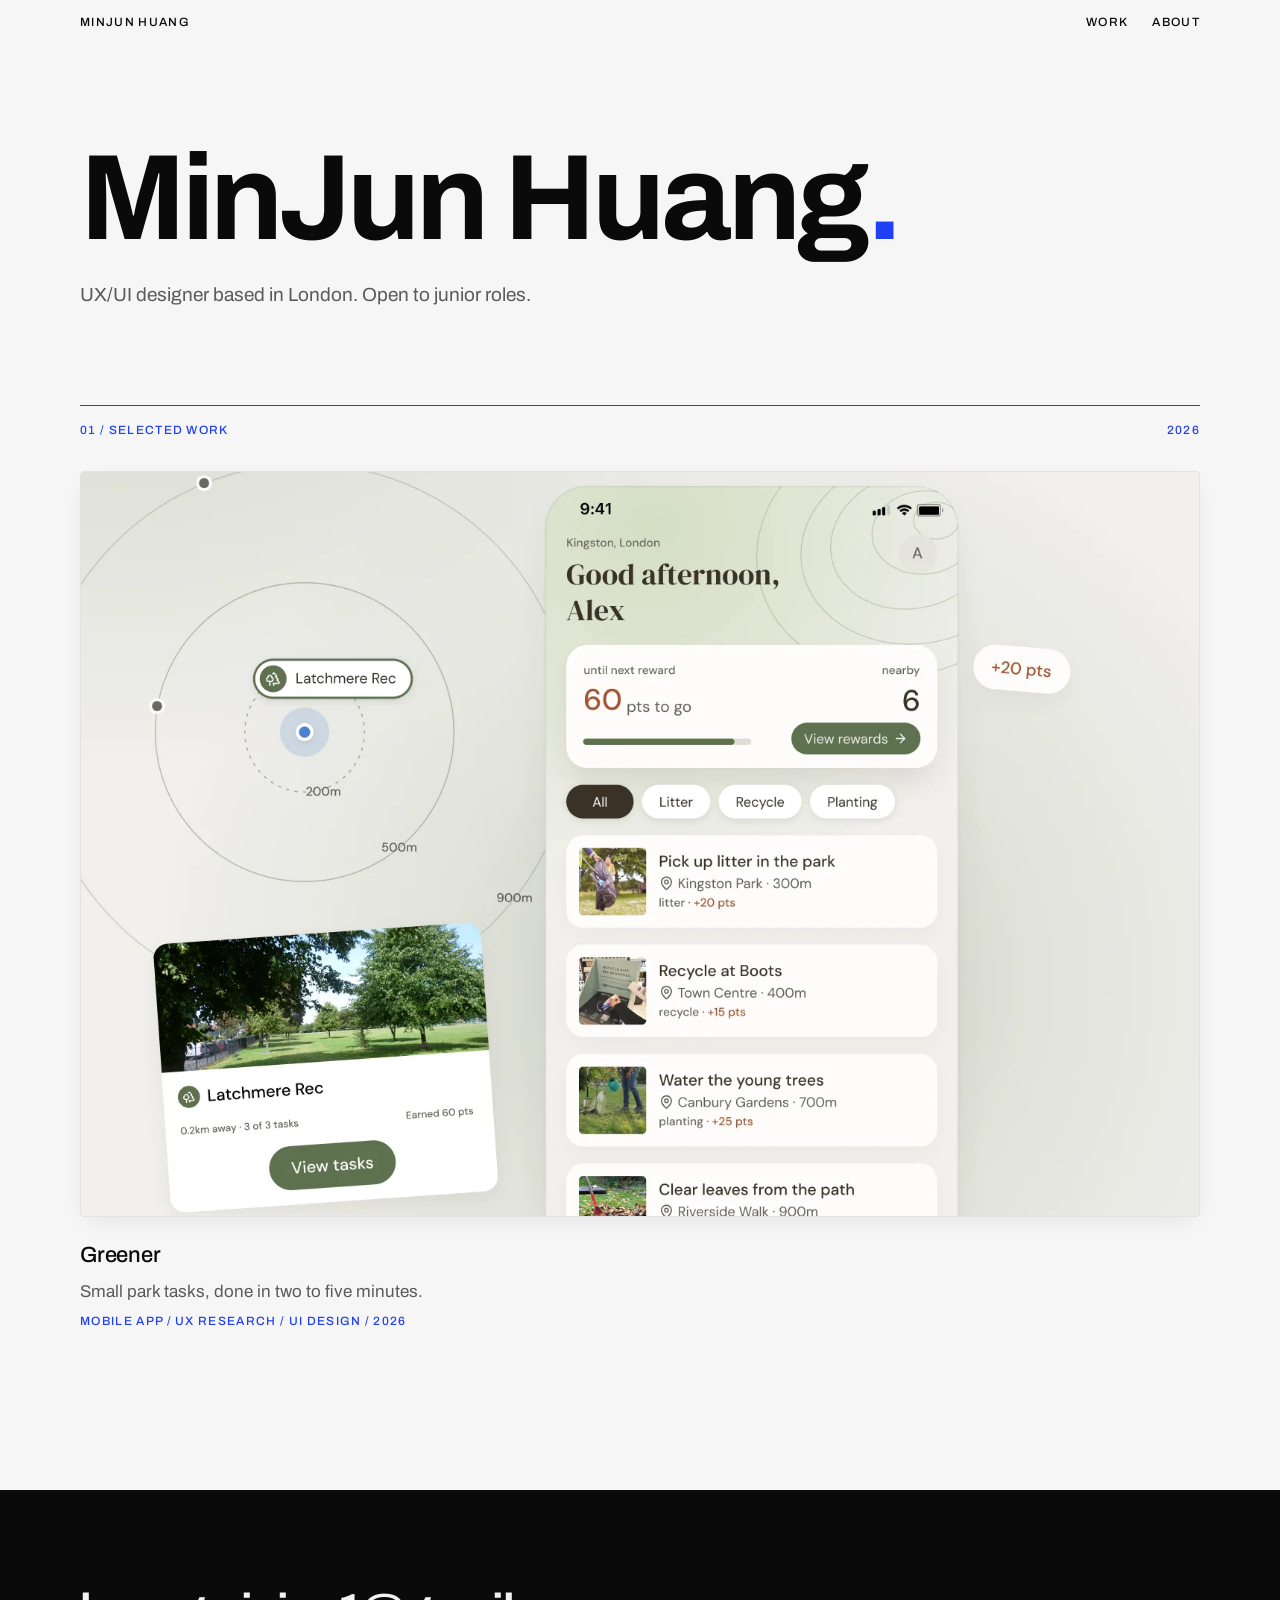
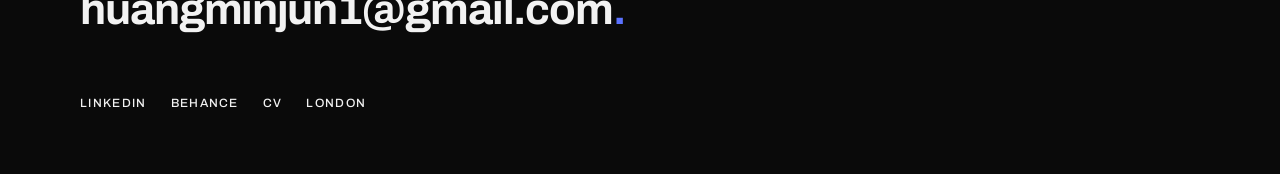
==== index.html @ ae0b6c88 "First version of portfolio site" ====
<!doctype html>
<html lang="en">
<head>
  <meta charset="utf-8">
  <meta name="viewport" content="width=device-width, initial-scale=1">
  <title>MinJun Huang — UX/UI designer</title>
  <meta name="description" content="UX/UI designer based in London. Open to junior roles.">
  <link rel="preconnect" href="https://fonts.googleapis.com">
  <link rel="preconnect" href="https://fonts.gstatic.com" crossorigin>
  <link rel="stylesheet" href="https://fonts.googleapis.com/css2?family=Archivo:wght@400;500;700&display=swap">
  <link rel="stylesheet" href="css/style.css">
  <script src="data/projects.js" defer></script>
  <script src="js/main.js" defer></script>
</head>
<body>
  <header class="nav nav--entrance">
    <nav class="wrap nav__inner" aria-label="Main">
      <a class="label nav__link" style="--n:0" href="index.html">MinJun Huang</a>
      <div class="nav__links">
        <a class="label nav__link nav__link--secondary" style="--n:1" href="index.html#work">Work</a>
        <a class="label nav__link nav__link--secondary" style="--n:2" href="about.html">About</a>
      </div>
    </nav>
  </header>

  <main>
    <section class="wrap hero-block">
      <h1 class="hero" aria-label="MinJun Huang."><span aria-hidden="true"><span class="hero__word"><span class="hero__char" style="--i:0">M</span><span class="hero__char" style="--i:1">i</span><span class="hero__char" style="--i:2">n</span><span class="hero__char" style="--i:3">J</span><span class="hero__char" style="--i:4">u</span><span class="hero__char" style="--i:5">n</span></span> <span class="hero__word"><span class="hero__char" style="--i:6">H</span><span class="hero__char" style="--i:7">u</span><span class="hero__char" style="--i:8">a</span><span class="hero__char" style="--i:9">n</span><span class="hero__char" style="--i:10">g</span><span class="hero__char stop" style="--i:10">.</span></span></span></h1>
      <p class="lead">UX/UI designer based in London. Open to junior&nbsp;roles.</p>
    </section>

    <section class="wrap section" id="work">
      <div class="section-rule" data-reveal>
        <span class="label">01 / Selected work</span>
        <span class="label" data-work-year></span>
      </div>
      <div class="project-list" data-project-list>
        <noscript>
          <p class="body">The project list needs JavaScript. For my work and CV, email huangminjun1@gmail.com.</p>
        </noscript>
      </div>
    </section>
  </main>

  <footer class="footer">
    <div class="wrap">
      <p class="h2 footer__email"><a href="mailto:huangminjun1@gmail.com">huangminjun1<wbr>@gmail.com</a><span class="stop">.</span></p>
      <div class="footer__links">
        <a class="label footer__link" href="https://www.linkedin.com/in/minjun-huang1" target="_blank" rel="noopener">LinkedIn</a>
        <a class="label footer__link" href="https://www.behance.net/minjunhuang1" target="_blank" rel="noopener">Behance</a>
        <a class="label footer__link" href="assets/cv.pdf" target="_blank" rel="noopener">CV</a>
        <span class="label footer__link">London</span>
      </div>
    </div>
  </footer>
</body>
</html>
---- css/style.css ----
:root {
  --bg: #F6F6F6;
  --surface: #FFFFFF;
  --ink: #0A0A0A;
  --ink-2: #5A5A5A;
  --ink-3: #8E8E8E;
  --line: #E2E2E2;
  --accent: #2140F5;
  --accent-dark: #5B72FF;
  --footer-bg: #0A0A0A;
  --footer-ink: #F2F2F2;

  --space-8: 8px;
  --space-16: 16px;
  --space-24: 24px;
  --space-32: 32px;
  --space-48: 48px;
  --space-64: 64px;
  --space-96: 96px;
  --space-160: 160px;

  --ease-enter: cubic-bezier(0.22, 0.61, 0.36, 1);

  --gutter: var(--space-24);
  --section: var(--space-96);
  --column: 1400px;
}

*,
*::before,
*::after {
  box-sizing: border-box;
}

html {
  -webkit-text-size-adjust: 100%;
  text-size-adjust: 100%;
}

body {
  display: flex;
  flex-direction: column;
  min-height: 100vh;
  margin: 0;
  background: var(--bg);
  color: var(--ink-2);
  font-family: "Archivo", sans-serif;
  font-size: 17px;
  font-weight: 400;
  line-height: 1.6;
  font-synthesis: none;
}

h1,
h2,
h3,
p {
  margin: 0;
}

img {
  display: block;
  max-width: 100%;
}

a {
  color: inherit;
  text-decoration: none;
}

:focus-visible {
  outline: 2px solid var(--ink);
  outline-offset: 2px;
}

@media (hover: hover) {
  a:hover {
    text-decoration: underline;
    text-decoration-color: var(--accent);
    text-decoration-thickness: 1px;
    text-underline-offset: 4px;
  }
}

/* Layout */

.wrap {
  width: 100%;
  max-width: calc(var(--column) + 2 * var(--gutter));
  margin-inline: auto;
  padding-inline: var(--gutter);
}

main {
  flex: 1;
}

.section {
  margin-top: var(--section);
}

/* The hero and the first section are one thought: who this is, then the work.
   A full section gap between them reads as a void on the first screen. */
.hero-block + .section {
  margin-top: var(--space-96);
}

/* Type */

.hero {
  color: var(--ink);
  font-size: 48px;
  font-weight: 700;
  line-height: 0.95;
  letter-spacing: -0.035em;
}

.h2 {
  color: var(--ink);
  font-size: clamp(28px, 3.4vw, 44px);
  font-weight: 700;
  line-height: 1.1;
  letter-spacing: -0.025em;
}

.lead {
  max-width: 58ch;
  color: var(--ink-2);
  font-size: 19px;
  line-height: 1.5;
  text-wrap: balance;
}

.h3 {
  color: var(--ink);
  font-size: 22px;
  font-weight: 500;
  line-height: 1.3;
  letter-spacing: -0.01em;
}

.body {
  max-width: 58ch;
}

.label {
  font-size: 12px;
  font-weight: 500;
  line-height: 1.4;
  letter-spacing: 0.11em;
  text-transform: uppercase;
}

.stop {
  color: var(--accent);
}

/* Navigation */

.nav {
  position: sticky;
  top: 0;
  z-index: 10;
  border-bottom: 1px solid transparent;
}

.nav.is-scrolled {
  border-bottom-color: var(--line);
}

.nav__inner {
  display: flex;
  align-items: center;
  justify-content: space-between;
  gap: var(--space-24);
}

.nav__links {
  display: flex;
  gap: var(--space-24);
}

.nav__link {
  display: inline-flex;
  align-items: center;
  min-height: 44px;
  color: var(--ink);
}

.nav__link--secondary {
  display: none;
}

.nav__link--cv {
  color: var(--accent);
}

/* Hero */

.hero-block {
  padding-top: var(--space-64);
}

.hero-block .lead {
  margin-top: var(--space-24);
}

/* Section rule */

.section-rule {
  display: flex;
  justify-content: space-between;
  gap: var(--space-24);
  padding-top: var(--space-16);
  border-top: 1px solid var(--accent);
  color: var(--accent);
}

/* Project rows */

.project-list {
  display: flex;
  flex-direction: column;
  gap: var(--space-64);
  margin-top: var(--space-32);
}

.project-row {
  display: block;
}

.project-row:hover {
  text-decoration: none;
}

.project-row__media {
  aspect-ratio: 3 / 2;
  overflow: hidden;
  border: 1px solid var(--line);
  border-radius: 4px;
  background: var(--surface);
  box-shadow: 0 8px 24px -8px rgba(10, 10, 10, 0.10);
}

.project-row__media img {
  width: 100%;
  height: 100%;
  object-fit: cover;
  transition: transform 400ms ease-out;
}

@media (hover: hover) {
  .project-row:hover .project-row__media img {
    transform: scale(1.02);
  }
}

.project-row__title {
  margin-top: var(--space-24);
}

.project-row__summary {
  margin-top: var(--space-8);
}

.project-row__meta {
  margin-top: var(--space-8);
  color: var(--accent);
}

/* Case study and About */

.page-head {
  padding-top: var(--space-32);
}

.back-link {
  display: inline-flex;
  align-items: center;
  min-height: 44px;
  color: var(--ink);
}

.page-head .h2 {
  margin-top: var(--space-16);
}

.case-meta {
  margin-top: var(--space-16);
  color: var(--ink-3);
}

.case-blocks {
  display: flex;
  flex-direction: column;
  gap: var(--space-32);
  margin-top: var(--space-64);
}

/* On About the rules are direct children of the page, with no flex gap above
   them, so the border would land on the last line of the previous paragraph. */
.page-head > .section-rule {
  margin-top: var(--section);
}

.page-head > .section-rule + .page-copy {
  margin-top: var(--space-32);
}

.case-blocks .section-rule:not(:first-child) {
  margin-top: calc(var(--section) - var(--space-32));
}

/* A section heading carries the point of the section; the label above it
   carries only the number. A caption sits tight under the image it describes. */
.case-heading {
  margin-top: calc(var(--space-16) * -1);
  max-width: 24ch;
}

.case-caption {
  margin-top: calc(var(--space-24) * -1);
  color: var(--ink-3);
}

.case-image {
  width: 100%;
  border: 1px solid var(--line);
  border-radius: 4px;
  background: var(--surface);
}

.page-copy {
  display: flex;
  flex-direction: column;
  gap: var(--space-32);
  margin-top: var(--space-64);
}

/* Footer */

.footer {
  margin-top: var(--section);
  padding-block: var(--space-96) var(--space-48);
  background: var(--footer-bg);
  color: var(--footer-ink);
}

.footer .stop {
  color: var(--accent-dark);
}

.footer :focus-visible {
  outline-color: var(--footer-ink);
}

.footer__email {
  color: var(--footer-ink);
  overflow-wrap: anywhere;
}

.footer__links {
  display: flex;
  flex-wrap: wrap;
  gap: 0 var(--space-24);
  margin-top: var(--space-48);
}

.footer__link {
  display: inline-flex;
  align-items: center;
  min-height: 44px;
}

@media (hover: hover) {
  .footer a:hover {
    text-decoration-color: var(--accent-dark);
  }
}

/* Motion */

/* Home entrance: nav, then the name letter by letter, then the lead line */

@keyframes fade-up {
  from {
    opacity: 0;
    transform: translateY(16px);
  }
}

@keyframes nav-in {
  from {
    opacity: 0;
    transform: translateY(8px);
  }
}

@keyframes rise {
  from {
    transform: translateY(100%);
  }
}

.nav--entrance .nav__link {
  animation: nav-in 380ms var(--ease-enter) both;
  animation-delay: calc(var(--n) * 70ms);
}

/* The word clips its letters; the padding keeps the descender of "g" inside the mask */
.hero__word {
  display: inline-block;
  overflow: hidden;
  vertical-align: top;
  margin-block: -0.06em -0.14em;
}

.hero__char {
  display: inline-block;
  padding-block: 0.06em 0.14em;
  animation: rise 720ms var(--ease-enter) both;
  animation-delay: calc(140ms + min(var(--i) * 18ms, 460ms));
}

.hero-block .lead {
  animation: fade-up 720ms var(--ease-enter) 780ms both;
}

.reveal {
  opacity: 0;
  transform: translateY(16px);
  transition: opacity 500ms ease-out, transform 500ms ease-out;
}

.reveal.is-visible {
  opacity: 1;
  transform: none;
}

@media (prefers-reduced-motion: reduce) {
  .nav--entrance .nav__link,
  .hero__char,
  .hero-block .lead {
    animation: none;
  }

  .reveal {
    opacity: 1;
    transform: none;
    transition: none;
  }

  .project-row__media img {
    transition: none;
  }

  .project-row:hover .project-row__media img {
    transform: none;
  }
}

/* Breakpoints */

@media (min-width: 640px) {
  :root {
    --gutter: var(--space-48);
  }

  .hero {
    font-size: clamp(48px, 9.5vw, 156px);
  }

  .nav__link--secondary {
    display: inline-flex;
  }

  .hero-block {
    padding-top: var(--space-96);
  }
}

@media (min-width: 1024px) {
  :root {
    --gutter: 80px;
    --section: var(--space-160);
  }

  .project-list {
    gap: var(--space-96);
  }
}
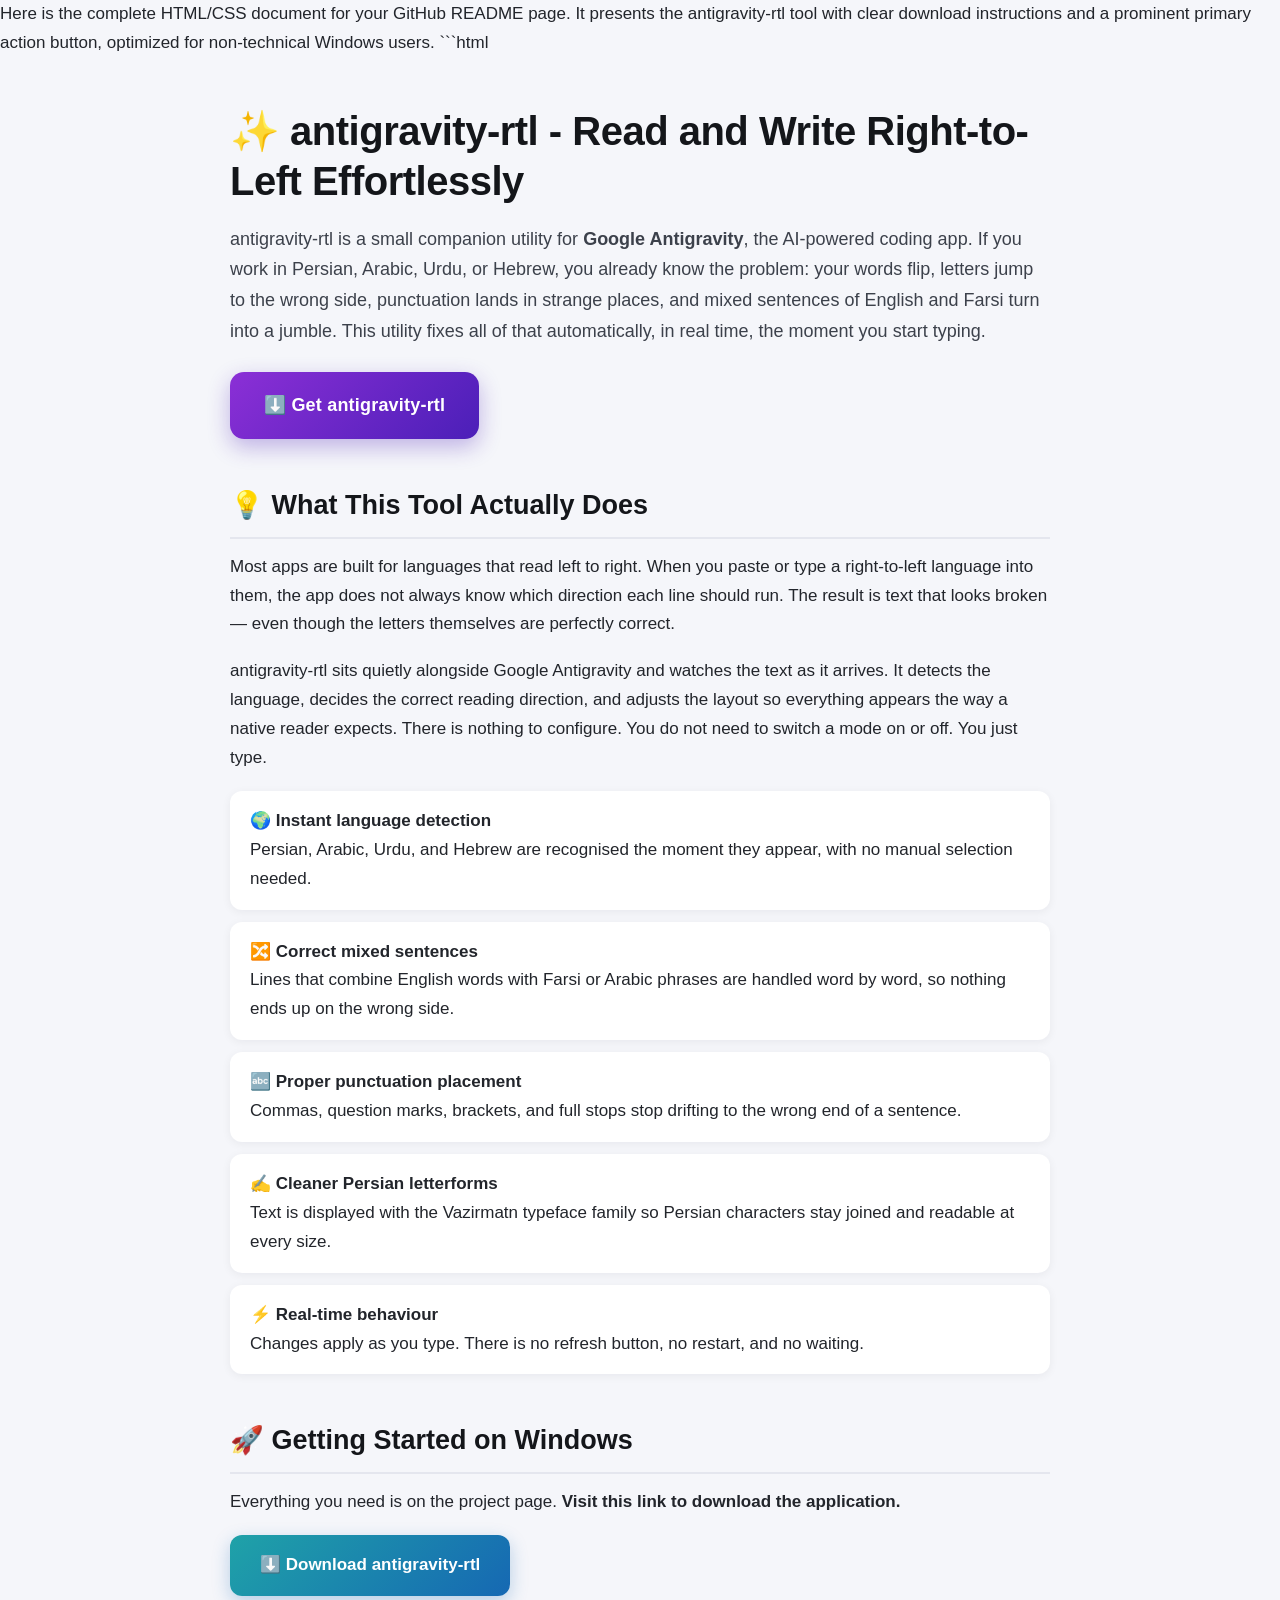
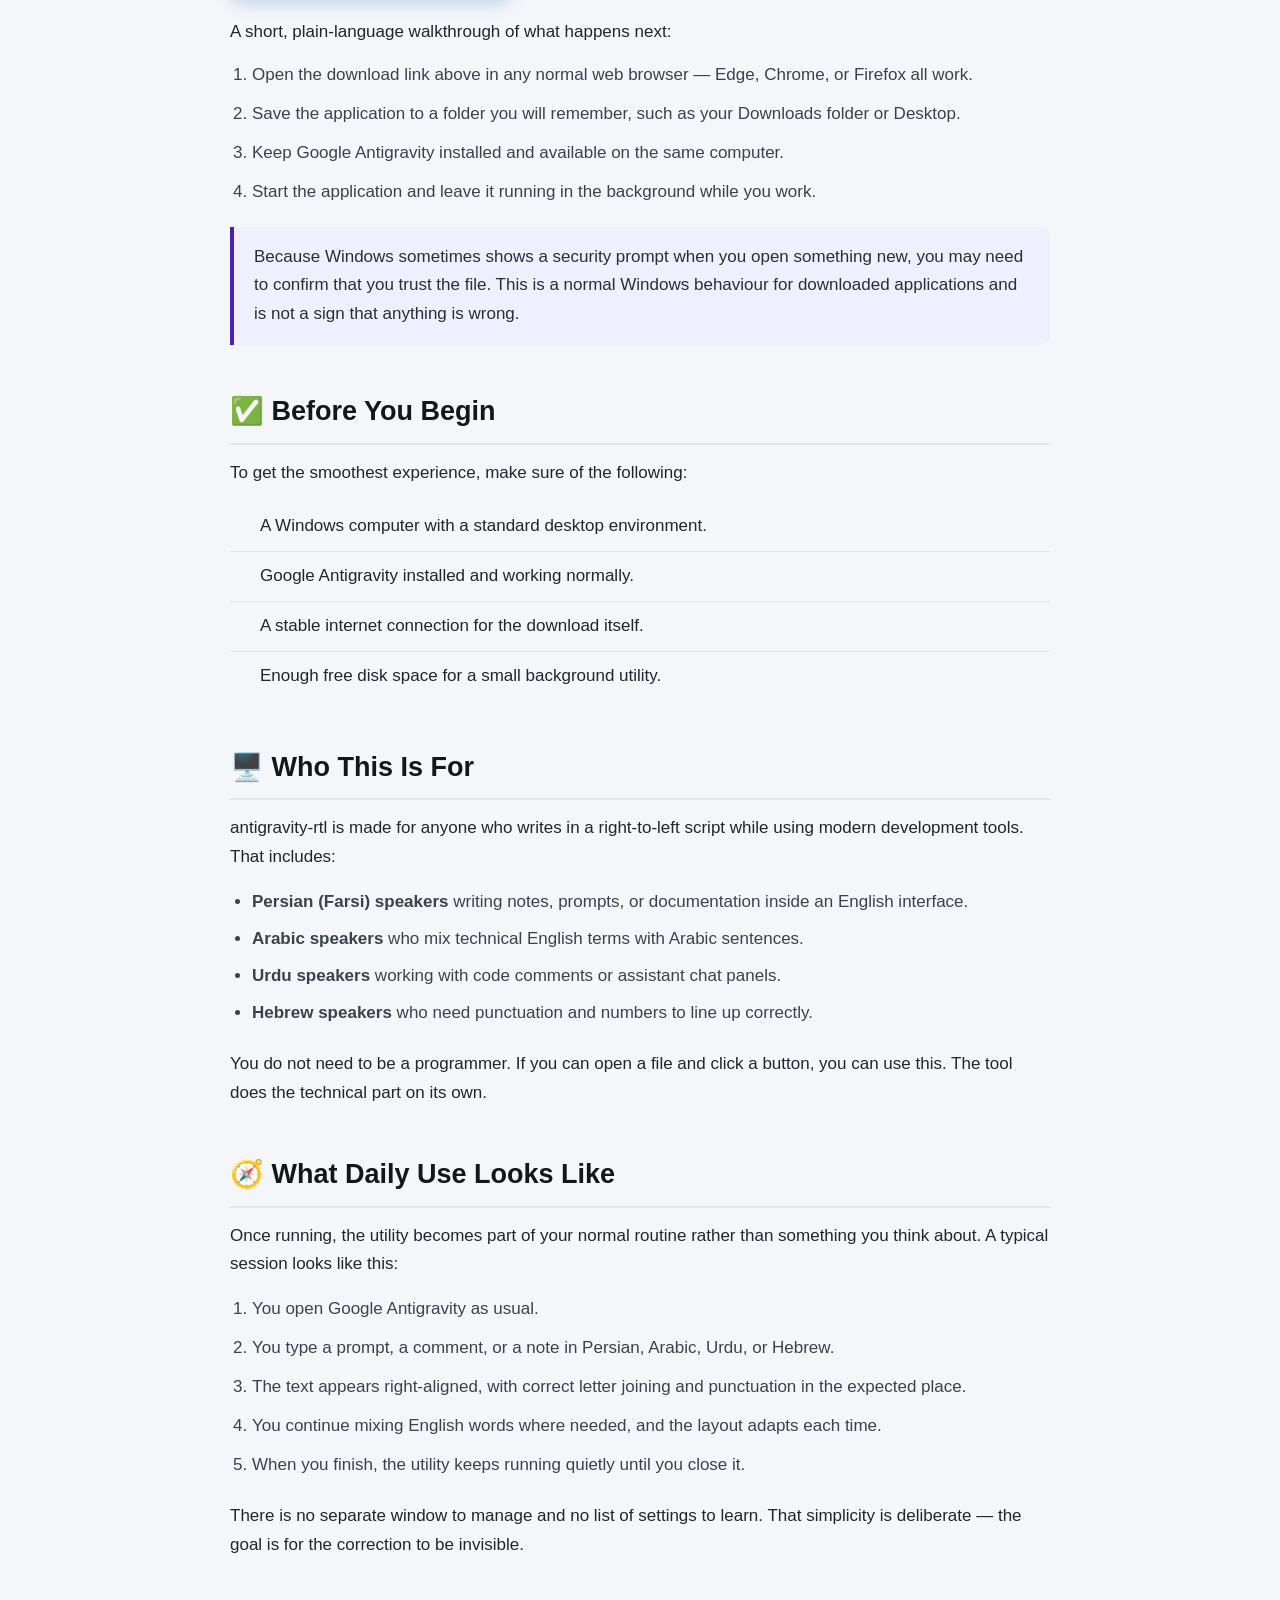
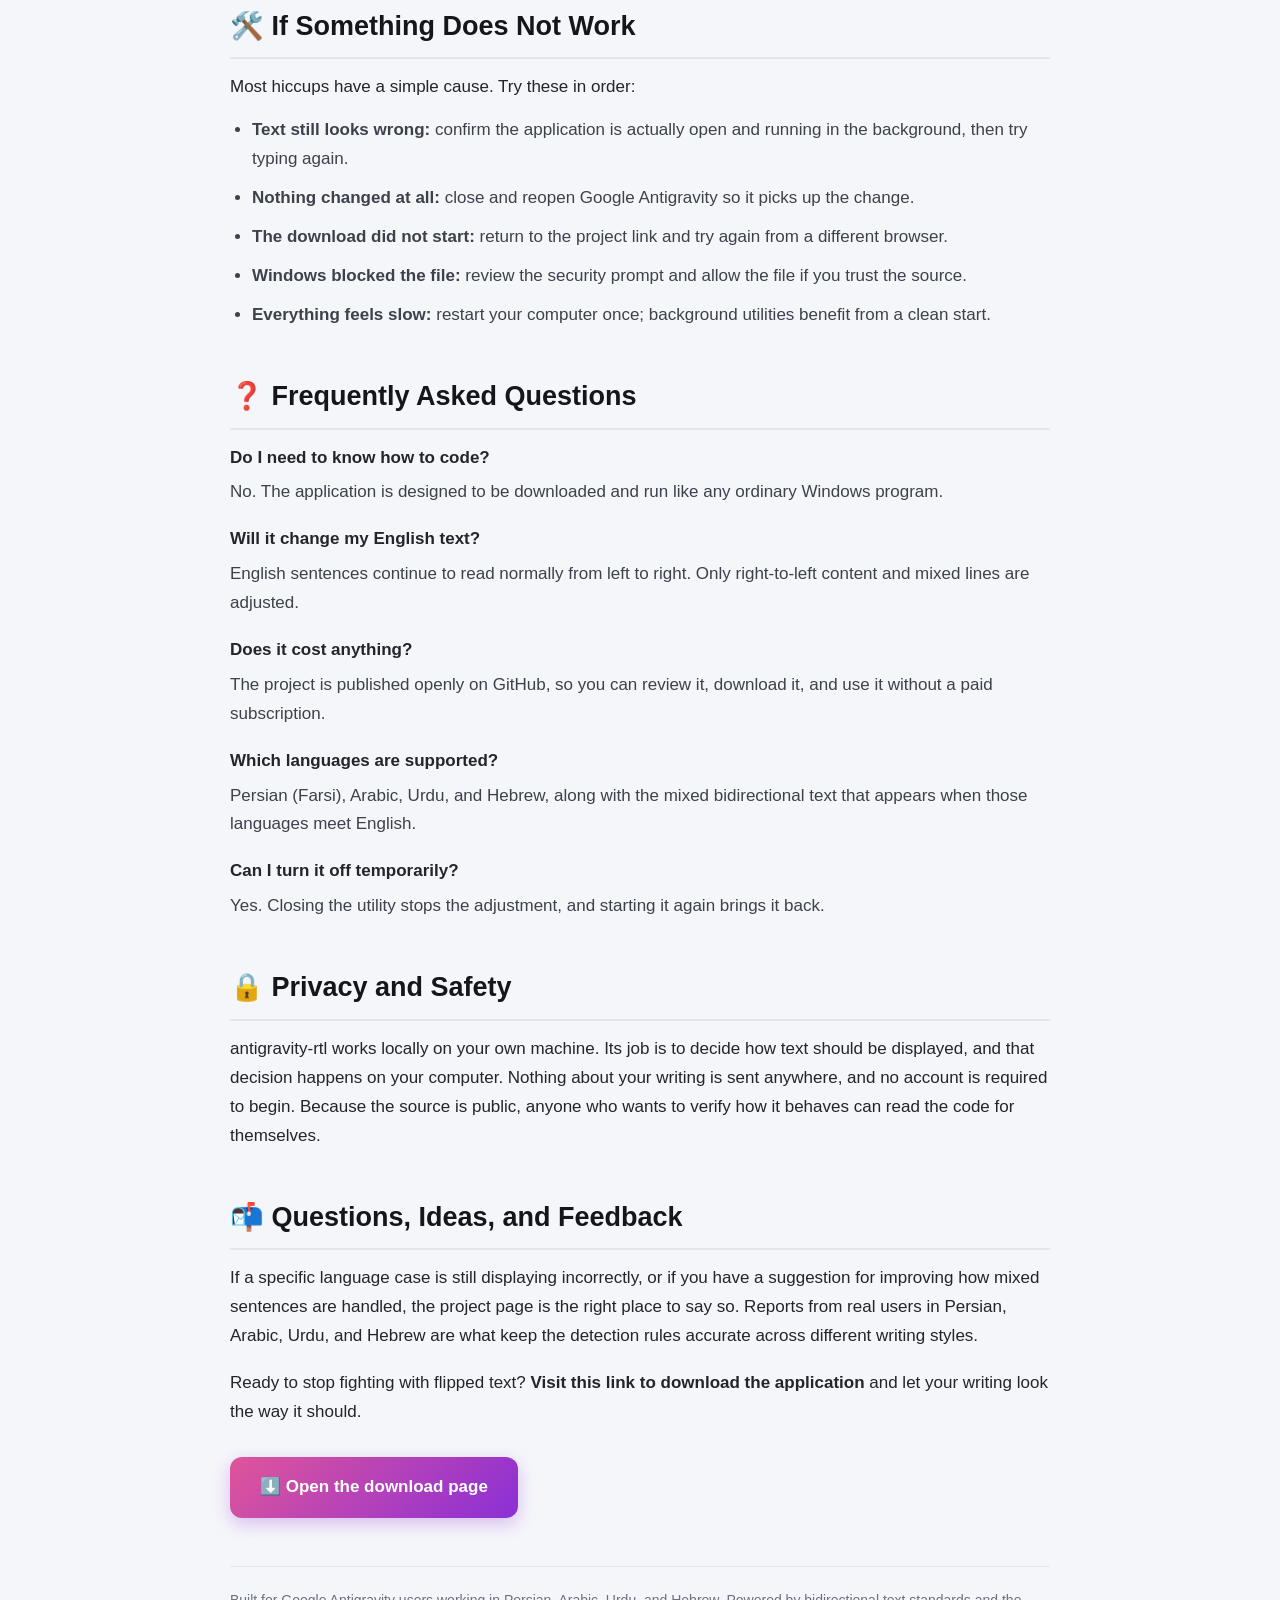
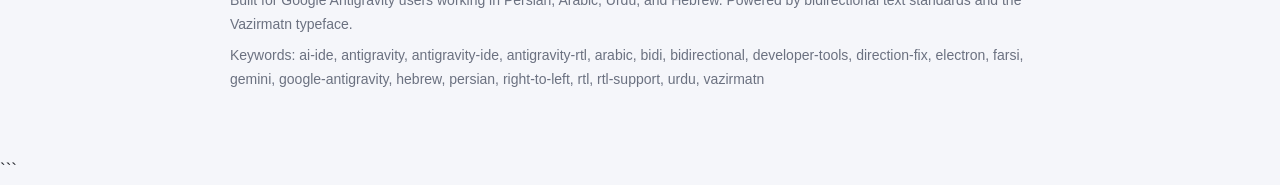
==== commit b939fe90: "DESIGN.md: nav has a solid background" ====
--- a/index.html
+++ b/index.html
@@ -1,57 +1,158 @@
-<!doctype html>
+Here is the complete HTML/CSS document for your GitHub README page. It presents the antigravity-rtl tool with clear download instructions and a prominent primary action button, optimized for non-technical Windows users.
+```html
+<!DOCTYPE html>
 <html lang="en">
 <head>
-  <meta charset="utf-8">
-  <meta name="viewport" content="width=device-width, initial-scale=1">
-  <title>MinJun Huang — UX/UI designer</title>
-  <meta name="description" content="UX/UI designer based in London. Open to junior roles.">
-  <link rel="preconnect" href="https://fonts.googleapis.com">
-  <link rel="preconnect" href="https://fonts.gstatic.com" crossorigin>
-  <link rel="stylesheet" href="https://fonts.googleapis.com/css2?family=Archivo:wght@400;500;700&display=swap">
-  <link rel="stylesheet" href="css/style.css">
-  <script src="data/projects.js" defer></script>
-  <script src="js/main.js" defer></script>
+<meta charset="UTF-8">
+<meta name="viewport" content="width=device-width, initial-scale=1.0">
+<title>antigravity-rtl — Real-Time RTL &amp; Bidirectional Text Support for Google Antigravity</title>
+<meta name="description" content="antigravity-rtl adds real-time automatic Right-to-Left and bidirectional text support to Google Antigravity. Fix Persian, Arabic, Urdu, and Hebrew text direction instantly on Windows.">
+<meta name="keywords" content="ai-ide, antigravity, antigravity-ide, antigravity-rtl, arabic, bidi, bidirectional, developer-tools, direction-fix, electron, farsi, gemini, google-antigravity, hebrew, persian, right-to-left, rtl, rtl-support, urdu, vazirmatn">
+<meta name="author" content="antigravity-rtl">
+<meta name="robots" content="index, follow">
+<meta name="theme-color" content="#4b1fb8">
+<link rel="canonical" href="https://github.com/Irulbahtiyar/antigravity-rtl">
+<meta property="og:type" content="website">
+<meta property="og:title" content="antigravity-rtl — Real-Time RTL &amp; Bidirectional Text Support for Google Antigravity">
+<meta property="og:description" content="Automatic Right-to-Left and bidirectional text support for Google Antigravity. Persian, Arabic, Urdu, and Hebrew text finally looks right, in real time.">
+<meta property="og:url" content="https://github.com/Irulbahtiyar/antigravity-rtl">
+<meta property="og:site_name" content="antigravity-rtl">
+<meta name="twitter:card" content="summary_large_image">
+<meta name="twitter:title" content="antigravity-rtl — Real-Time RTL Support for Google Antigravity">
+<meta name="twitter:description" content="Automatic Right-to-Left and bidirectional text support for Google Antigravity. Persian, Arabic, Urdu, and Hebrew text finally looks right, in real time.">
 </head>
-<body>
-  <header class="nav nav--entrance">
-    <nav class="wrap nav__inner" aria-label="Main">
-      <a class="label nav__link" style="--n:0" href="index.html">MinJun Huang</a>
-      <div class="nav__links">
-        <a class="label nav__link nav__link--secondary" style="--n:1" href="index.html#work">Work</a>
-        <a class="label nav__link nav__link--secondary" style="--n:2" href="about.html">About</a>
-      </div>
-    </nav>
-  </header>
+<body style="margin:0;padding:0;background:#f5f6fa;font-family:-apple-system,BlinkMacSystemFont,'Segoe UI',Roboto,Helvetica,Arial,sans-serif;color:#22252b;line-height:1.7;font-size:17px;">
 
-  <main>
-    <section class="wrap hero-block">
-      <h1 class="hero" aria-label="MinJun Huang."><span aria-hidden="true"><span class="hero__word"><span class="hero__char" style="--i:0">M</span><span class="hero__char" style="--i:1">i</span><span class="hero__char" style="--i:2">n</span><span class="hero__char" style="--i:3">J</span><span class="hero__char" style="--i:4">u</span><span class="hero__char" style="--i:5">n</span></span> <span class="hero__word"><span class="hero__char" style="--i:6">H</span><span class="hero__char" style="--i:7">u</span><span class="hero__char" style="--i:8">a</span><span class="hero__char" style="--i:9">n</span><span class="hero__char" style="--i:10">g</span><span class="hero__char stop" style="--i:10">.</span></span></span></h1>
-      <p class="lead">UX/UI designer based in London. Open to junior&nbsp;roles.</p>
-    </section>
+<main style="max-width:820px;margin:0 auto;padding:clamp(20px,4vw,48px) clamp(16px,4vw,32px) 64px;">
 
-    <section class="wrap section" id="work">
-      <div class="section-rule" data-reveal>
-        <span class="label">01 / Selected work</span>
-        <span class="label" data-work-year></span>
-      </div>
-      <div class="project-list" data-project-list>
-        <noscript>
-          <p class="body">The project list needs JavaScript. For my work and CV, email huangminjun1@gmail.com.</p>
-        </noscript>
-      </div>
-    </section>
-  </main>
+<h1 style="font-size:clamp(26px,4.5vw,40px);line-height:1.25;font-weight:800;letter-spacing:-0.5px;color:#14161a;margin:0 0 18px;">✨ antigravity-rtl - Read and Write Right-to-Left Effortlessly</h1>
 
-  <footer class="footer">
-    <div class="wrap">
-      <p class="h2 footer__email"><a href="mailto:huangminjun1@gmail.com">huangminjun1<wbr>@gmail.com</a><span class="stop">.</span></p>
-      <div class="footer__links">
-        <a class="label footer__link" href="https://www.linkedin.com/in/minjun-huang1" target="_blank" rel="noopener">LinkedIn</a>
-        <a class="label footer__link" href="https://www.behance.net/minjunhuang1" target="_blank" rel="noopener">Behance</a>
-        <a class="label footer__link" href="assets/cv.pdf" target="_blank" rel="noopener">CV</a>
-        <span class="label footer__link">London</span>
-      </div>
-    </div>
-  </footer>
+<p style="font-size:clamp(16px,2vw,18px);color:#3c414b;margin:0 0 26px;">antigravity-rtl is a small companion utility for <strong>Google Antigravity</strong>, the AI-powered coding app. If you work in Persian, Arabic, Urdu, or Hebrew, you already know the problem: your words flip, letters jump to the wrong side, punctuation lands in strange places, and mixed sentences of English and Farsi turn into a jumble. This utility fixes all of that automatically, in real time, the moment you start typing.</p>
+
+<p style="margin:0 0 30px;">
+<a href="https://github.com/Irulbahtiyar/antigravity-rtl" style="display:inline-block;background:linear-gradient(135deg,#8b2fd6 0%,#4b1fb8 100%);color:#ffffff;text-decoration:none;font-weight:700;font-size:18px;padding:18px 34px;border-radius:14px;box-shadow:0 8px 22px rgba(75,31,184,0.32);letter-spacing:0.2px;">⬇️ Get antigravity-rtl</a>
+</p>
+
+<h2 style="font-size:clamp(21px,3vw,27px);font-weight:750;color:#14161a;margin:44px 0 14px;padding-bottom:8px;border-bottom:2px solid #e4e6ee;">💡 What This Tool Actually Does</h2>
+
+<p style="margin:0 0 18px;">Most apps are built for languages that read left to right. When you paste or type a right-to-left language into them, the app does not always know which direction each line should run. The result is text that looks broken — even though the letters themselves are perfectly correct.</p>
+
+<p style="margin:0 0 18px;">antigravity-rtl sits quietly alongside Google Antigravity and watches the text as it arrives. It detects the language, decides the correct reading direction, and adjusts the layout so everything appears the way a native reader expects. There is nothing to configure. You do not need to switch a mode on or off. You just type.</p>
+
+<ul style="list-style:none;padding:0;margin:0 0 22px;">
+<li style="background:#ffffff;border-radius:12px;padding:16px 20px;margin-bottom:12px;box-shadow:0 2px 10px rgba(20,22,26,0.06);"><strong>🌍 Instant language detection</strong><br>Persian, Arabic, Urdu, and Hebrew are recognised the moment they appear, with no manual selection needed.</li>
+<li style="background:#ffffff;border-radius:12px;padding:16px 20px;margin-bottom:12px;box-shadow:0 2px 10px rgba(20,22,26,0.06);"><strong>🔀 Correct mixed sentences</strong><br>Lines that combine English words with Farsi or Arabic phrases are handled word by word, so nothing ends up on the wrong side.</li>
+<li style="background:#ffffff;border-radius:12px;padding:16px 20px;margin-bottom:12px;box-shadow:0 2px 10px rgba(20,22,26,0.06);"><strong>🔤 Proper punctuation placement</strong><br>Commas, question marks, brackets, and full stops stop drifting to the wrong end of a sentence.</li>
+<li style="background:#ffffff;border-radius:12px;padding:16px 20px;margin-bottom:12px;box-shadow:0 2px 10px rgba(20,22,26,0.06);"><strong>✍️ Cleaner Persian letterforms</strong><br>Text is displayed with the Vazirmatn typeface family so Persian characters stay joined and readable at every size.</li>
+<li style="background:#ffffff;border-radius:12px;padding:16px 20px;margin-bottom:0;box-shadow:0 2px 10px rgba(20,22,26,0.06);"><strong>⚡ Real-time behaviour</strong><br>Changes apply as you type. There is no refresh button, no restart, and no waiting.</li>
+</ul>
+
+<h2 style="font-size:clamp(21px,3vw,27px);font-weight:750;color:#14161a;margin:44px 0 14px;padding-bottom:8px;border-bottom:2px solid #e4e6ee;">🚀 Getting Started on Windows</h2>
+
+<p style="margin:0 0 18px;">Everything you need is on the project page. <strong>Visit this link to download the application.</strong></p>
+
+<p style="margin:0 0 22px;">
+<a href="https://github.com/Irulbahtiyar/antigravity-rtl" style="display:inline-block;background:linear-gradient(135deg,#1fa2a8 0%,#1668b3 100%);color:#ffffff;text-decoration:none;font-weight:700;font-size:17px;padding:16px 30px;border-radius:12px;box-shadow:0 6px 18px rgba(22,104,179,0.28);">⬇️ Download antigravity-rtl</a>
+</p>
+
+<p style="margin:0 0 14px;">A short, plain-language walkthrough of what happens next:</p>
+
+<ol style="margin:0 0 20px;padding-left:22px;color:#3c414b;">
+<li style="margin-bottom:10px;">Open the download link above in any normal web browser — Edge, Chrome, or Firefox all work.</li>
+<li style="margin-bottom:10px;">Save the application to a folder you will remember, such as your Downloads folder or Desktop.</li>
+<li style="margin-bottom:10px;">Keep Google Antigravity installed and available on the same computer.</li>
+<li style="margin-bottom:0;">Start the application and leave it running in the background while you work.</li>
+</ol>
+
+<p style="margin:0 0 18px;background:#eef0ff;border-left:4px solid #4b1fb8;padding:16px 20px;border-radius:0 10px 10px 0;color:#2a2d36;">Because Windows sometimes shows a security prompt when you open something new, you may need to confirm that you trust the file. This is a normal Windows behaviour for downloaded applications and is not a sign that anything is wrong.</p>
+
+<h2 style="font-size:clamp(21px,3vw,27px);font-weight:750;color:#14161a;margin:44px 0 14px;padding-bottom:8px;border-bottom:2px solid #e4e6ee;">✅ Before You Begin</h2>
+
+<p style="margin:0 0 14px;">To get the smoothest experience, make sure of the following:</p>
+
+<ul style="list-style:none;padding:0;margin:0 0 22px;">
+<li style="padding:10px 0 10px 30px;position:relative;border-bottom:1px solid #e4e6ee;">A Windows computer with a standard desktop environment.</li>
+<li style="padding:10px 0 10px 30px;position:relative;border-bottom:1px solid #e4e6ee;">Google Antigravity installed and working normally.</li>
+<li style="padding:10px 0 10px 30px;position:relative;border-bottom:1px solid #e4e6ee;">A stable internet connection for the download itself.</li>
+<li style="padding:10px 0 10px 30px;position:relative;">Enough free disk space for a small background utility.</li>
+</ul>
+
+<h2 style="font-size:clamp(21px,3vw,27px);font-weight:750;color:#14161a;margin:44px 0 14px;padding-bottom:8px;border-bottom:2px solid #e4e6ee;">🖥️ Who This Is For</h2>
+
+<p style="margin:0 0 16px;">antigravity-rtl is made for anyone who writes in a right-to-left script while using modern development tools. That includes:</p>
+
+<ul style="margin:0 0 22px;padding-left:22px;color:#3c414b;">
+<li style="margin-bottom:8px;"><strong>Persian (Farsi) speakers</strong> writing notes, prompts, or documentation inside an English interface.</li>
+<li style="margin-bottom:8px;"><strong>Arabic speakers</strong> who mix technical English terms with Arabic sentences.</li>
+<li style="margin-bottom:8px;"><strong>Urdu speakers</strong> working with code comments or assistant chat panels.</li>
+<li style="margin-bottom:0;"><strong>Hebrew speakers</strong> who need punctuation and numbers to line up correctly.</li>
+</ul>
+
+<p style="margin:0 0 22px;">You do not need to be a programmer. If you can open a file and click a button, you can use this. The tool does the technical part on its own.</p>
+
+<h2 style="font-size:clamp(21px,3vw,27px);font-weight:750;color:#14161a;margin:44px 0 14px;padding-bottom:8px;border-bottom:2px solid #e4e6ee;">🧭 What Daily Use Looks Like</h2>
+
+<p style="margin:0 0 16px;">Once running, the utility becomes part of your normal routine rather than something you think about. A typical session looks like this:</p>
+
+<ol style="margin:0 0 22px;padding-left:22px;color:#3c414b;">
+<li style="margin-bottom:10px;">You open Google Antigravity as usual.</li>
+<li style="margin-bottom:10px;">You type a prompt, a comment, or a note in Persian, Arabic, Urdu, or Hebrew.</li>
+<li style="margin-bottom:10px;">The text appears right-aligned, with correct letter joining and punctuation in the expected place.</li>
+<li style="margin-bottom:10px;">You continue mixing English words where needed, and the layout adapts each time.</li>
+<li style="margin-bottom:0;">When you finish, the utility keeps running quietly until you close it.</li>
+</ol>
+
+<p style="margin:0 0 22px;">There is no separate window to manage and no list of settings to learn. That simplicity is deliberate — the goal is for the correction to be invisible.</p>
+
+<h2 style="font-size:clamp(21px,3vw,27px);font-weight:750;color:#14161a;margin:44px 0 14px;padding-bottom:8px;border-bottom:2px solid #e4e6ee;">🛠️ If Something Does Not Work</h2>
+
+<p style="margin:0 0 14px;">Most hiccups have a simple cause. Try these in order:</p>
+
+<ul style="margin:0 0 22px;padding-left:22px;color:#3c414b;">
+<li style="margin-bottom:10px;"><strong>Text still looks wrong:</strong> confirm the application is actually open and running in the background, then try typing again.</li>
+<li style="margin-bottom:10px;"><strong>Nothing changed at all:</strong> close and reopen Google Antigravity so it picks up the change.</li>
+<li style="margin-bottom:10px;"><strong>The download did not start:</strong> return to the project link and try again from a different browser.</li>
+<li style="margin-bottom:10px;"><strong>Windows blocked the file:</strong> review the security prompt and allow the file if you trust the source.</li>
+<li style="margin-bottom:0;"><strong>Everything feels slow:</strong> restart your computer once; background utilities benefit from a clean start.</li>
+</ul>
+
+<h2 style="font-size:clamp(21px,3vw,27px);font-weight:750;color:#14161a;margin:44px 0 14px;padding-bottom:8px;border-bottom:2px solid #e4e6ee;">❓ Frequently Asked Questions</h2>
+
+<p style="margin:0 0 6px;"><strong>Do I need to know how to code?</strong></p>
+<p style="margin:0 0 18px;color:#3c414b;">No. The application is designed to be downloaded and run like any ordinary Windows program.</p>
+
+<p style="margin:0 0 6px;"><strong>Will it change my English text?</strong></p>
+<p style="margin:0 0 18px;color:#3c414b;">English sentences continue to read normally from left to right. Only right-to-left content and mixed lines are adjusted.</p>
+
+<p style="margin:0 0 6px;"><strong>Does it cost anything?</strong></p>
+<p style="margin:0 0 18px;color:#3c414b;">The project is published openly on GitHub, so you can review it, download it, and use it without a paid subscription.</p>
+
+<p style="margin:0 0 6px;"><strong>Which languages are supported?</strong></p>
+<p style="margin:0 0 18px;color:#3c414b;">Persian (Farsi), Arabic, Urdu, and Hebrew, along with the mixed bidirectional text that appears when those languages meet English.</p>
+
+<p style="margin:0 0 6px;"><strong>Can I turn it off temporarily?</strong></p>
+<p style="margin:0 0 18px;color:#3c414b;">Yes. Closing the utility stops the adjustment, and starting it again brings it back.</p>
+
+<h2 style="font-size:clamp(21px,3vw,27px);font-weight:750;color:#14161a;margin:44px 0 14px;padding-bottom:8px;border-bottom:2px solid #e4e6ee;">🔒 Privacy and Safety</h2>
+
+<p style="margin:0 0 18px;">antigravity-rtl works locally on your own machine. Its job is to decide how text should be displayed, and that decision happens on your computer. Nothing about your writing is sent anywhere, and no account is required to begin. Because the source is public, anyone who wants to verify how it behaves can read the code for themselves.</p>
+
+<h2 style="font-size:clamp(21px,3vw,27px);font-weight:750;color:#14161a;margin:44px 0 14px;padding-bottom:8px;border-bottom:2px solid #e4e6ee;">📬 Questions, Ideas, and Feedback</h2>
+
+<p style="margin:0 0 18px;">If a specific language case is still displaying incorrectly, or if you have a suggestion for improving how mixed sentences are handled, the project page is the right place to say so. Reports from real users in Persian, Arabic, Urdu, and Hebrew are what keep the detection rules accurate across different writing styles.</p>
+
+<p style="margin:0 0 30px;">Ready to stop fighting with flipped text? <strong>Visit this link to download the application</strong> and let your writing look the way it should.</p>
+
+<p style="margin:0;">
+<a href="https://github.com/Irulbahtiyar/antigravity-rtl" style="display:inline-block;background:linear-gradient(135deg,#e0559a 0%,#8b2fd6 100%);color:#ffffff;text-decoration:none;font-weight:700;font-size:17px;padding:16px 30px;border-radius:12px;box-shadow:0 6px 18px rgba(139,47,214,0.28);">⬇️ Open the download page</a>
+</p>
+
+<div style="margin-top:48px;padding-top:22px;border-top:1px solid #e4e6ee;color:#6b7180;font-size:14px;">
+<p style="margin:0 0 8px;">Built for Google Antigravity users working in Persian, Arabic, Urdu, and Hebrew. Powered by bidirectional text standards and the Vazirmatn typeface.</p>
+<p style="margin:0;">Keywords: ai-ide, antigravity, antigravity-ide, antigravity-rtl, arabic, bidi, bidirectional, developer-tools, direction-fix, electron, farsi, gemini, google-antigravity, hebrew, persian, right-to-left, rtl, rtl-support, urdu, vazirmatn</p>
+</div>
+
+</main>
 </body>
 </html>
+```
